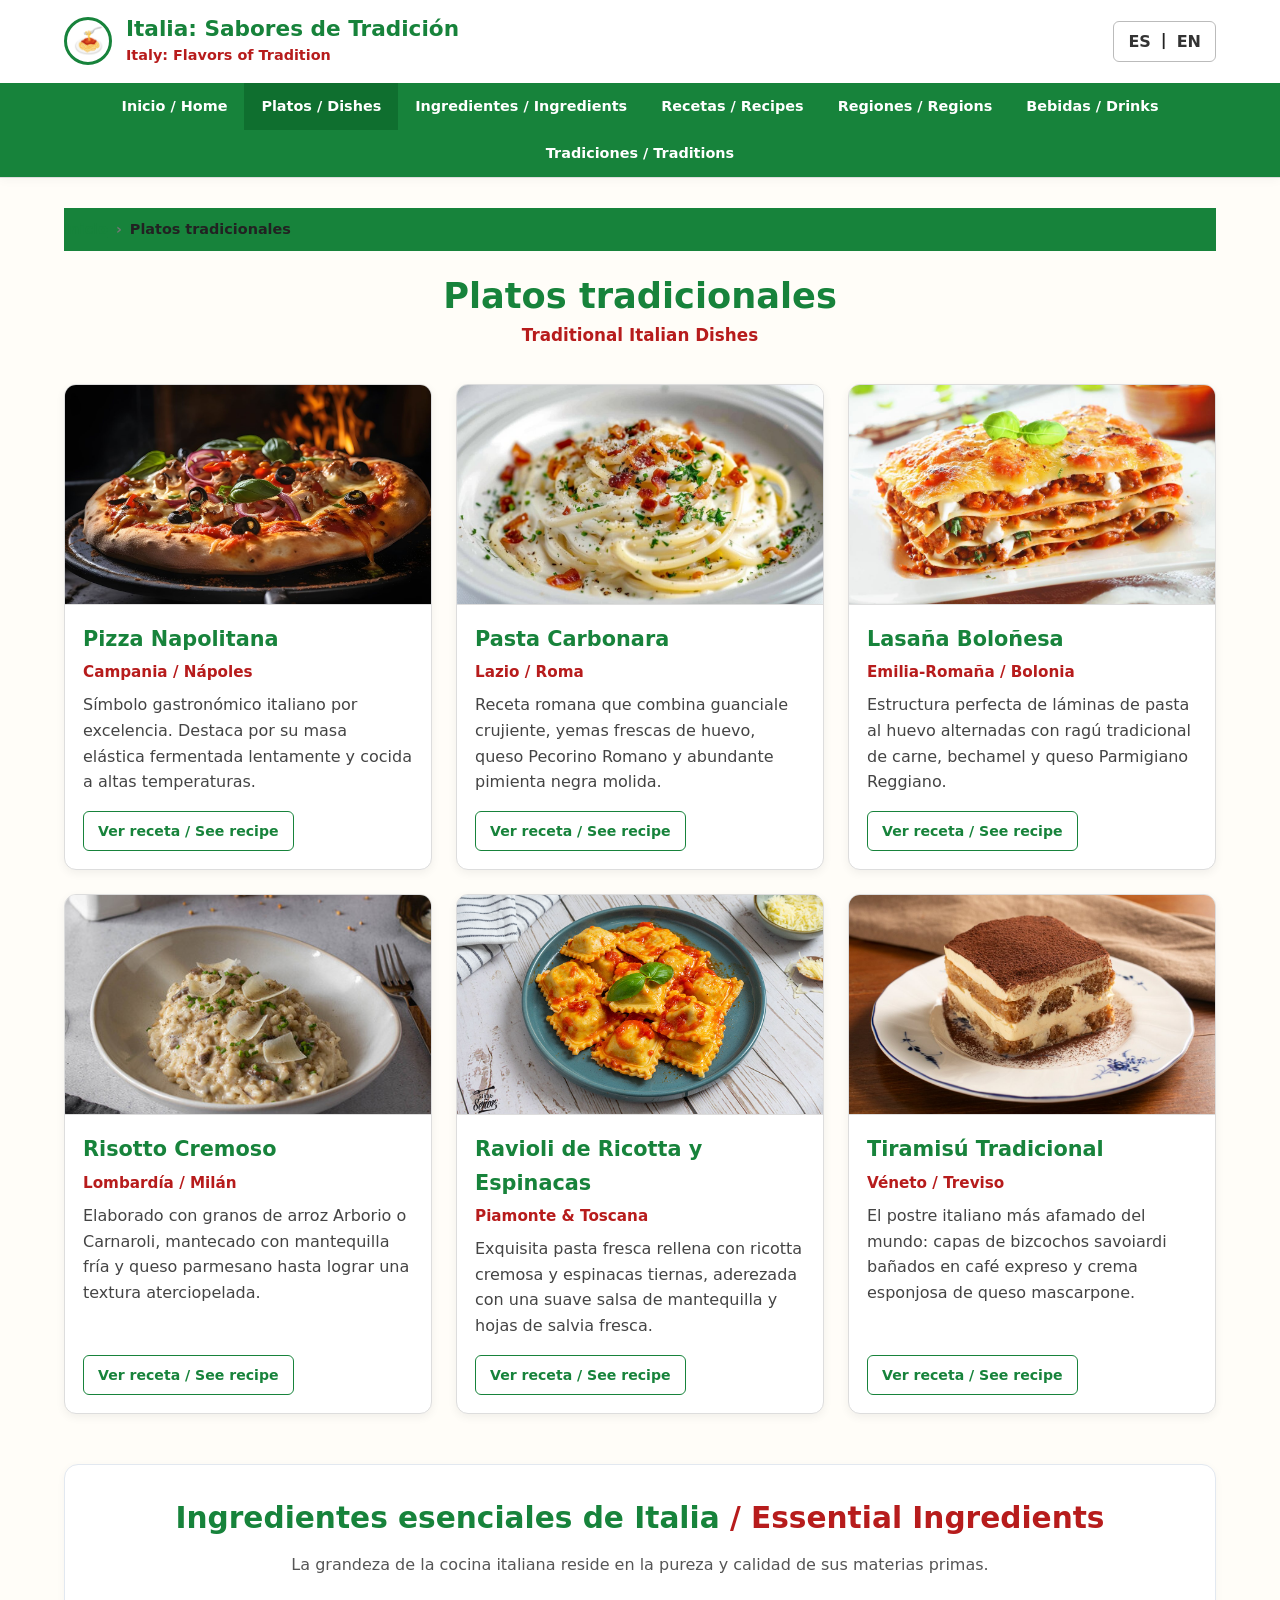
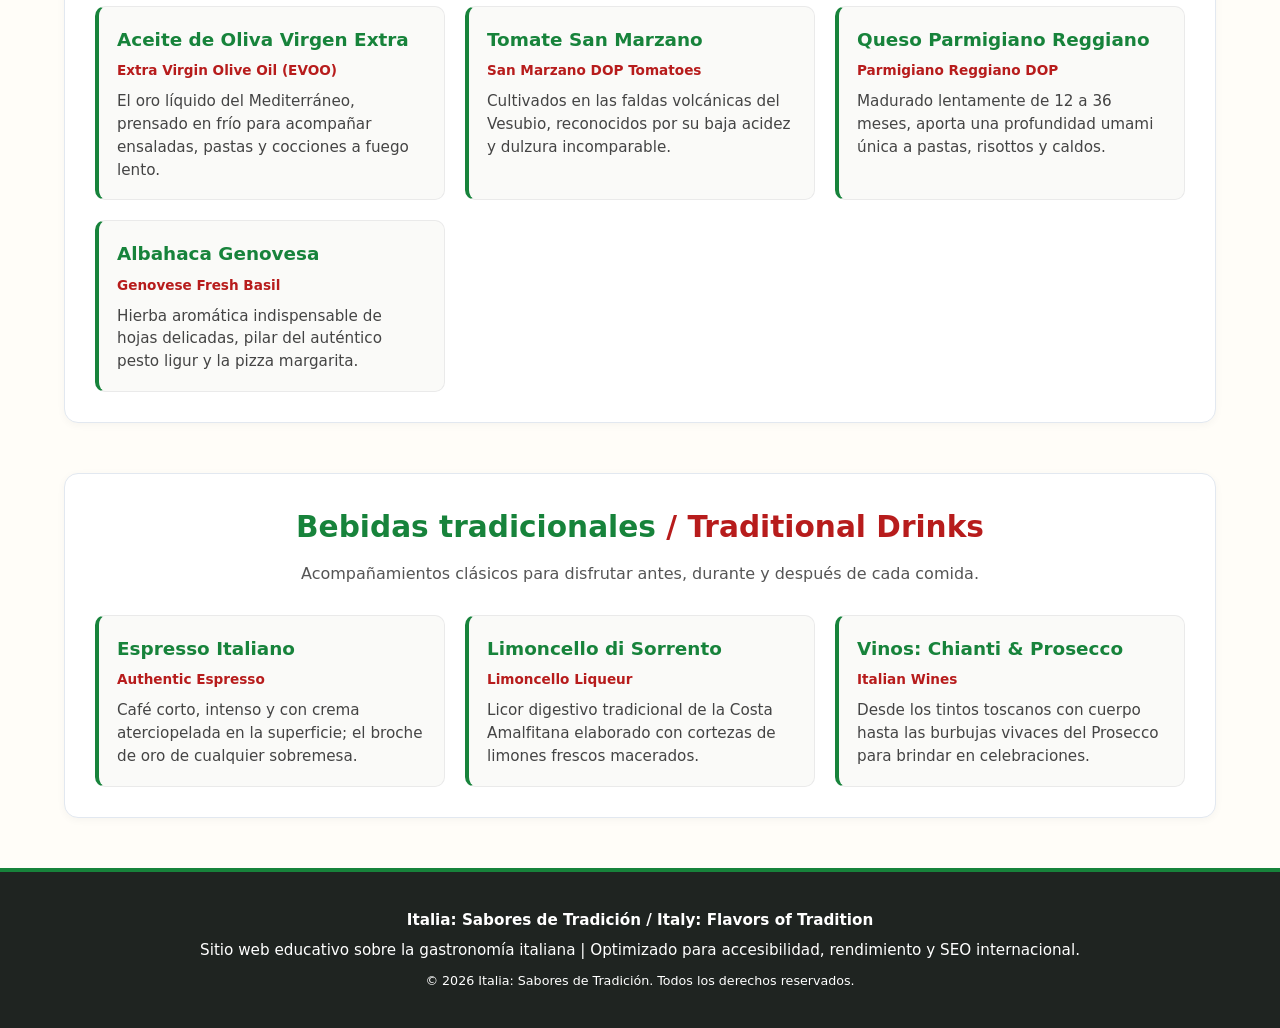
==== platos.html @ 2cd8b307 "feat: optimización SEO completa (100/100), datos estructurados Schema.org, manifiesto PWA, accesibil" ====
<!DOCTYPE html>
<html lang="es">
<head>
    <meta charset="UTF-8">
    <meta name="viewport" content="width=device-width, initial-scale=1.0">
    <title>Platos Tradicionales Italianos | Italia: Sabores de Tradición</title>
    <meta name="description" content="Guía de platos típicos de Italia: pizza napolitana, espaguetis a la carbonara, lasaña boloñesa, risotto cremoso, raviolis caseros y el clásico tiramisú.">
    <meta name="keywords" content="platos italianos, comida tipica italia, pizza napolitana, pasta carbonara, lasaña boloñesa, risotto arborio, ravioli casero, tiramisu tradicional">
    <meta name="author" content="Italia: Sabores de Tradición">
    <meta name="robots" content="index, follow, max-snippet:-1, max-image-preview:large, max-video-preview:-1">

    <!-- Canonical URL -->
    <link rel="canonical" href="https://ronaldosierraviloria.github.io/italiasabores.github.io/platos.html">

    <!-- Hreflang alternates -->
    <link rel="alternate" hreflang="es" href="https://ronaldosierraviloria.github.io/italiasabores.github.io/platos.html">
    <link rel="alternate" hreflang="en" href="https://ronaldosierraviloria.github.io/italiasabores.github.io/platos.html?lang=en">
    <link rel="alternate" hreflang="x-default" href="https://ronaldosierraviloria.github.io/italiasabores.github.io/platos.html">

    <!-- Open Graph / Facebook -->
    <meta property="og:type" content="article">
    <meta property="og:url" content="https://ronaldosierraviloria.github.io/italiasabores.github.io/platos.html">
    <meta property="og:site_name" content="Italia: Sabores de Tradición">
    <meta property="og:title" content="Platos Tradicionales Italianos | Italia: Sabores de Tradición">
    <meta property="og:description" content="Conoce los platos más representativos de la gastronomía italiana: historias, ingredientes y secretos de preparación.">
    <meta property="og:image" content="https://ronaldosierraviloria.github.io/italiasabores.github.io/images/foto-pizza.jpg">
    <meta property="og:image:alt" content="Pizza napolitana tradicional italiana">
    <meta property="og:locale" content="es_ES">
    <meta property="og:locale:alternate" content="en_US">

    <!-- Twitter Cards -->
    <meta name="twitter:card" content="summary_large_image">
    <meta name="twitter:title" content="Platos Tradicionales Italianos | Sabores de Tradición">
    <meta name="twitter:description" content="Guía completa de platos típicos de Italia: pizza, carbonara, lasaña, risotto y tiramisú.">
    <meta name="twitter:image" content="https://ronaldosierraviloria.github.io/italiasabores.github.io/images/foto-pizza.jpg">
    <meta name="twitter:image:alt" content="Platos tradicionales de Italia">

    <!-- Theme & Icons -->
    <meta name="theme-color" content="#17833b">
    <link rel="icon" type="image/svg+xml" href="favicon.svg">
    <link rel="apple-touch-icon" href="favicon.svg">
    <link rel="manifest" href="site.webmanifest">

    <!-- Stylesheets -->
    <link rel="stylesheet" href="CSS/estilos.css">

    <!-- Structured Data (JSON-LD) -->
    <script type="application/ld+json">
    {
      "@context": "https://schema.org",
      "@graph": [
        {
          "@type": "BreadcrumbList",
          "itemListElement": [
            {
              "@type": "ListItem",
              "position": 1,
              "name": "Inicio",
              "item": "https://ronaldosierraviloria.github.io/italiasabores.github.io/"
            },
            {
              "@type": "ListItem",
              "position": 2,
              "name": "Platos tradicionales",
              "item": "https://ronaldosierraviloria.github.io/italiasabores.github.io/platos.html"
            }
          ]
        },
        {
          "@type": "CollectionPage",
          "@id": "https://ronaldosierraviloria.github.io/italiasabores.github.io/platos.html#collection",
          "url": "https://ronaldosierraviloria.github.io/italiasabores.github.io/platos.html",
          "name": "Platos Tradicionales de la Gastronomía Italiana",
          "description": "Catálogo completo de platos icónicos de Italia con sus orígenes regionales e ingredientes esenciales.",
          "isPartOf": {
            "@type": "WebSite",
            "name": "Italia: Sabores de Tradición",
            "url": "https://ronaldosierraviloria.github.io/italiasabores.github.io/"
          }
        }
      ]
    }
    </script>
</head>
<body>

<a class="skip-link" href="#contenido">Saltar al contenido principal</a>

<header>
    <div class="topbar">
        <div class="logo">
            <a href="index.html" class="logo-brand" aria-label="Ir al inicio de Italia: Sabores de Tradición">
                <div class="logo-icon" aria-hidden="true">🍝</div>
                <div>
                    <span class="site-title">Italia: Sabores de Tradición</span>
                    <p lang="en">Italy: Flavors of Tradition</p>
                </div>
            </a>
        </div>
        <div class="language" role="region" aria-label="Selector de idioma">
            <a href="?lang=es" aria-label="Seleccionar idioma español" aria-current="true">ES</a>
            <span aria-hidden="true">|</span>
            <a href="?lang=en" aria-label="Select English language" lang="en">EN</a>
        </div>
    </div>
    <nav aria-label="Navegación principal" id="mainNav">
        <button class="nav-toggle" aria-expanded="false" aria-controls="nav-menu" aria-label="Abrir menú de navegación">☰</button>
        <ul class="nav-list" id="nav-menu">
            <li><a href="index.html">Inicio <span lang="en">/ Home</span></a></li>
            <li><a href="platos.html" class="active" aria-current="page">Platos <span lang="en">/ Dishes</span></a></li>
            <li><a href="platos.html#ingredientes">Ingredientes <span lang="en">/ Ingredients</span></a></li>
            <li><a href="recetas.html">Recetas <span lang="en">/ Recipes</span></a></li>
            <li><a href="index.html#regiones">Regiones <span lang="en">/ Regions</span></a></li>
            <li><a href="platos.html#bebidas">Bebidas <span lang="en">/ Drinks</span></a></li>
            <li><a href="index.html#tradiciones">Tradiciones <span lang="en">/ Traditions</span></a></li>
        </ul>
    </nav>
</header>

<main id="contenido" tabindex="-1">
    <!-- Breadcrumbs -->
    <nav class="breadcrumbs" aria-label="Miga de pan">
        <ol>
            <li><a href="index.html">Inicio</a></li>
            <li aria-current="page">Platos tradicionales</li>
        </ol>
    </nav>

    <div class="page-heading">
        <h1>Platos tradicionales</h1>
        <p lang="en">Traditional Italian Dishes</p>
    </div>

    <!-- Dishes Catalog Grid -->
    <section aria-label="Lista de platos tradicionales">
        <div class="cards">
            <article class="card" id="pizza-napolitana">
                <div class="card-image">
                    <img src="images/foto-pizza.jpg" 
                         alt="Pizza napolitana recién horneada con masa crujiente, salsa de tomate natural, mozzarella fundida y albahaca" 
                         width="1200" 
                         height="1200" 
                         loading="lazy" 
                         decoding="async" />
                </div>
                <div class="card-content">
                    <h3>Pizza Napolitana</h3>
                    <h4>Campania / Nápoles</h4>
                    <p>Símbolo gastronómico italiano por excelencia. Destaca por su masa elástica fermentada lentamente y cocida a altas temperaturas.</p>
                    <a class="small-button" href="recetas.html#pizza-napolitana" aria-label="Ver receta detallada de Pizza Napolitana">Ver receta <span lang="en">/ See recipe</span></a>
                </div>
            </article>

            <article class="card" id="pasta-carbonara">
                <div class="card-image">
                    <img src="images/foto-pasta-carbonara.jpg" 
                         alt="Plato hondo de pasta espagueti a la carbonara con queso pecorino, yema de huevo, pimienta y guanciale dorado" 
                         width="1000" 
                         height="667" 
                         loading="lazy" 
                         decoding="async" />
                </div>
                <div class="card-content">
                    <h3>Pasta Carbonara</h3>
                    <h4>Lazio / Roma</h4>
                    <p>Receta romana que combina guanciale crujiente, yemas frescas de huevo, queso Pecorino Romano y abundante pimienta negra molida.</p>
                    <a class="small-button" href="recetas.html#pasta-carbonara" aria-label="Ver receta detallada de Pasta Carbonara">Ver receta <span lang="en">/ See recipe</span></a>
                </div>
            </article>

            <article class="card" id="lasana">
                <div class="card-image">
                    <img src="images/foto-lasana.jpeg" 
                         alt="Porción de lasaña italiana con láminas de pasta artesanal, ragú boloñés y queso gratinado" 
                         width="1200" 
                         height="675" 
                         loading="lazy" 
                         decoding="async" />
                </div>
                <div class="card-content">
                    <h3>Lasaña Boloñesa</h3>
                    <h4>Emilia-Romaña / Bolonia</h4>
                    <p>Estructura perfecta de láminas de pasta al huevo alternadas con ragú tradicional de carne, bechamel y queso Parmigiano Reggiano.</p>
                    <a class="small-button" href="recetas.html#lasana" aria-label="Ver receta detallada de Lasaña">Ver receta <span lang="en">/ See recipe</span></a>
                </div>
            </article>

            <article class="card" id="risotto">
                <div class="card-image">
                    <img src="images/foto-risotto.jpg" 
                         alt="Plato hondo con risotto cremoso tradicional con caldo aromático y queso parmesano" 
                         width="450" 
                         height="338" 
                         loading="lazy" 
                         decoding="async" />
                </div>
                <div class="card-content">
                    <h3>Risotto Cremoso</h3>
                    <h4>Lombardía / Milán</h4>
                    <p>Elaborado con granos de arroz Arborio o Carnaroli, mantecado con mantequilla fría y queso parmesano hasta lograr una textura aterciopelada.</p>
                    <a class="small-button" href="recetas.html#risotto" aria-label="Ver receta detallada de Risotto">Ver receta <span lang="en">/ See recipe</span></a>
                </div>
            </article>

            <article class="card" id="ravioli">
                <div class="card-image">
                    <img src="images/foto-ravioli.jpg" 
                         alt="Raviolis frescos rellenos de ricota y espinaca servidos con salsa de mantequilla y salvia" 
                         width="1200" 
                         height="800" 
                         loading="lazy" 
                         decoding="async" />
                </div>
                <div class="card-content">
                    <h3>Ravioli de Ricotta y Espinacas</h3>
                    <h4>Piamonte &amp; Toscana</h4>
                    <p>Exquisita pasta fresca rellena con ricotta cremosa y espinacas tiernas, aderezada con una suave salsa de mantequilla y hojas de salvia fresca.</p>
                    <a class="small-button" href="recetas.html#ravioli" aria-label="Ver receta detallada de Ravioli">Ver receta <span lang="en">/ See recipe</span></a>
                </div>
            </article>

            <article class="card" id="tiramisu">
                <div class="card-image">
                    <img src="images/foto-tiramisu.jpg" 
                         alt="Porción individual de tiramisú artesanal con capas de crema de mascarpone, café y cacao espolvoreado" 
                         width="1200" 
                         height="800" 
                         loading="lazy" 
                         decoding="async" />
                </div>
                <div class="card-content">
                    <h3>Tiramisú Tradicional</h3>
                    <h4>Véneto / Treviso</h4>
                    <p>El postre italiano más afamado del mundo: capas de bizcochos savoiardi bañados en café expreso y crema esponjosa de queso mascarpone.</p>
                    <a class="small-button" href="recetas.html#tiramisu" aria-label="Ver receta detallada de Tiramisú">Ver receta <span lang="en">/ See recipe</span></a>
                </div>
            </article>
        </div>
    </section>

    <!-- Ingredients Section -->
    <section class="info-section" id="ingredientes" aria-labelledby="ingredientes-title">
        <h2 class="section-title" id="ingredientes-title" style="margin-top: 0;">Ingredientes esenciales de Italia <span lang="en">/ Essential Ingredients</span></h2>
        <p class="section-subtitle">La grandeza de la cocina italiana reside en la pureza y calidad de sus materias primas.</p>
        <div class="info-grid">
            <article class="info-item">
                <h3>Aceite de Oliva Virgen Extra</h3>
                <span class="item-sub" lang="en">Extra Virgin Olive Oil (EVOO)</span>
                <p>El oro líquido del Mediterráneo, prensado en frío para acompañar ensaladas, pastas y cocciones a fuego lento.</p>
            </article>
            <article class="info-item">
                <h3>Tomate San Marzano</h3>
                <span class="item-sub" lang="en">San Marzano DOP Tomatoes</span>
                <p>Cultivados en las faldas volcánicas del Vesubio, reconocidos por su baja acidez y dulzura incomparable.</p>
            </article>
            <article class="info-item">
                <h3>Queso Parmigiano Reggiano</h3>
                <span class="item-sub" lang="en">Parmigiano Reggiano DOP</span>
                <p>Madurado lentamente de 12 a 36 meses, aporta una profundidad umami única a pastas, risottos y caldos.</p>
            </article>
            <article class="info-item">
                <h3>Albahaca Genovesa</h3>
                <span class="item-sub" lang="en">Genovese Fresh Basil</span>
                <p>Hierba aromática indispensable de hojas delicadas, pilar del auténtico pesto ligur y la pizza margarita.</p>
            </article>
        </div>
    </section>

    <!-- Beverages Section -->
    <section class="info-section" id="bebidas" aria-labelledby="bebidas-title">
        <h2 class="section-title" id="bebidas-title" style="margin-top: 0;">Bebidas tradicionales <span lang="en">/ Traditional Drinks</span></h2>
        <p class="section-subtitle">Acompañamientos clásicos para disfrutar antes, durante y después de cada comida.</p>
        <div class="info-grid">
            <article class="info-item">
                <h3>Espresso Italiano</h3>
                <span class="item-sub" lang="en">Authentic Espresso</span>
                <p>Café corto, intenso y con crema aterciopelada en la superficie; el broche de oro de cualquier sobremesa.</p>
            </article>
            <article class="info-item">
                <h3>Limoncello di Sorrento</h3>
                <span class="item-sub" lang="en">Limoncello Liqueur</span>
                <p>Licor digestivo tradicional de la Costa Amalfitana elaborado con cortezas de limones frescos macerados.</p>
            </article>
            <article class="info-item">
                <h3>Vinos: Chianti &amp; Prosecco</h3>
                <span class="item-sub" lang="en">Italian Wines</span>
                <p>Desde los tintos toscanos con cuerpo hasta las burbujas vivaces del Prosecco para brindar en celebraciones.</p>
            </article>
        </div>
    </section>
</main>

<footer>
    <p><strong>Italia: Sabores de Tradición <span lang="en">/ Italy: Flavors of Tradition</span></strong></p>
    <p>Sitio web educativo sobre la gastronomía italiana | Optimizado para accesibilidad, rendimiento y SEO internacional.</p>
    <p><small>&copy; 2026 Italia: Sabores de Tradición. Todos los derechos reservados.</small></p>
</footer>

<script>
    const nav = document.getElementById('mainNav');
    const toggle = document.querySelector('.nav-toggle');

    if (toggle && nav) {
        toggle.addEventListener('click', () => {
            const isOpen = nav.classList.toggle('open');
            toggle.setAttribute('aria-expanded', String(isOpen));
            toggle.setAttribute('aria-label', isOpen ? 'Cerrar menú de navegación' : 'Abrir menú de navegación');
            toggle.textContent = isOpen ? '✕' : '☰';
        });
    }
</script>

</body>
</html>
---- CSS/estilos.css ----
* {
    box-sizing: border-box;
    margin: 0;
    padding: 0;
}

html {
    scroll-behavior: smooth;
}

:focus-visible {
    outline: 3px solid #17833b;
    outline-offset: 3px;
}

.sr-only, .visually-hidden {
    position: absolute;
    width: 1px;
    height: 1px;
    padding: 0;
    margin: -1px;
    overflow: hidden;
    clip: rect(0, 0, 0, 0);
    white-space: nowrap;
    border: 0;
}

body {
    font-family: system-ui, -apple-system, BlinkMacSystemFont, "Segoe UI", Roboto, Helvetica, Arial, sans-serif;
    line-height: 1.6;
    color: #222;
    background: #fffdf8;
    text-rendering: optimizeLegibility;
    -webkit-font-smoothing: antialiased;
}

a {
    color: inherit;
}

img {
    max-width: 100%;
    height: auto;
    display: block;
}

header {
    background: #ffffff;
    border-bottom: 1px solid #ddd;
    position: sticky;
    top: 0;
    z-index: 99;
    box-shadow: 0 2px 10px rgba(0,0,0,0.04);
}

.topbar {
    max-width: 1200px;
    margin: auto;
    padding: 16px 24px;
    display: flex;
    align-items: center;
    justify-content: space-between;
    gap: 20px;
}

.logo, .logo-brand {
    display: flex;
    align-items: center;
    gap: 14px;
    text-decoration: none;
    color: inherit;
}

.logo-icon {
    width: 48px;
    height: 48px;
    border: 3px solid #17833b;
    border-radius: 50%;
    display: grid;
    place-items: center;
    font-size: 25px;
    background: #fff;
    flex-shrink: 0;
}

.logo h1, .logo .site-title, .logo-brand .site-title {
    font-size: 1.35rem;
    color: #17833b;
    font-weight: 700;
    line-height: 1.2;
}

.logo p, .logo-brand p {
    color: #b71c1c;
    font-weight: 700;
    font-size: .9rem;
}

.language {
    display: flex;
    gap: 5px;
    border: 1px solid #bbb;
    border-radius: 6px;
    padding: 5px 9px;
    background: #fff;
    font-weight: 700;
}

.language a {
    text-decoration: none;
    padding: 2px 5px;
    color: #333;
}

.language a:hover,
.language a:focus {
    background: #17833b;
    color: #fff;
    border-radius: 4px;
}

nav {
    background: #17833b;
    position: relative;
}

.nav-toggle {
    display: none;
    width: 100%;
    border: none;
    background: transparent;
    color: #fff;
    font-size: 1.8rem;
    cursor: pointer;
    padding: 10px 12px;
}

.nav-list {
    max-width: 1200px;
    margin: auto;
    display: flex;
    list-style: none;
    justify-content: center;
    flex-wrap: wrap;
}

.nav-list li {
    display: flex;
    flex: 0 1 auto;
}

.nav-list a {
    display: block;
    padding: 12px 17px;
    text-decoration: none;
    color: #fff;
    font-weight: 700;
    font-size: .9rem;
    transition: background-color .2s ease;
}

.nav-list a:hover,
.nav-list a:focus,
.nav-list a.active {
    background: #0f6f2f;
}

/* Breadcrumbs */
.breadcrumbs {
    font-size: 0.9rem;
    color: #444;
    margin-bottom: 24px;
    padding: 10px 0;
}

.breadcrumbs ol {
    list-style: none;
    display: flex;
    flex-wrap: wrap;
    align-items: center;
    gap: 8px;
    padding: 0;
    margin: 0;
}

.breadcrumbs li + li::before {
    content: "›";
    margin-right: 8px;
    color: #777;
    font-weight: bold;
}

.breadcrumbs a {
    color: #17833b;
    text-decoration: underline;
    text-underline-offset: 3px;
    font-weight: 600;
}

.breadcrumbs a:hover,
.breadcrumbs a:focus {
    color: #b71c1c;
}

.breadcrumbs [aria-current="page"] {
    font-weight: bold;
    color: #222;
}

main {
    max-width: 1200px;
    margin: auto;
    padding: 30px 24px 50px;
}

.hero {
    min-height: 310px;
    display: grid;
    grid-template-columns: 1.1fr 1fr;
    gap: 35px;
    align-items: center;
    margin-bottom: 40px;
}

.hero-image,
.image-placeholder {
    min-height: 270px;
    border: 2px solid #ddd;
    background: #f7f7f7;
    display: grid;
    place-items: center;
    text-align: center;
    color: #666;
    border-radius: 12px;
    overflow: hidden;
    box-shadow: 0 4px 12px rgba(0,0,0,0.06);
}

.hero-image img,
.image-placeholder img {
    display: block;
    width: 100%;
    height: 100%;
    object-fit: cover;
}

.hero-content h2 {
    font-size: 2.25rem;
    color: #17833b;
    margin-bottom: 10px;
    line-height: 1.2;
}

.hero-content h3, .hero-content .hero-subtitle {
    color: #b71c1c;
    margin-bottom: 15px;
    font-size: 1.2rem;
    font-weight: 700;
}

.hero-content p {
    margin-bottom: 18px;
    color: #333;
}

.button {
    display: inline-block;
    background: #17833b;
    color: #fff;
    text-decoration: none;
    padding: 11px 20px;
    border-radius: 6px;
    font-weight: 700;
    border: 2px solid #17833b;
    transition: all 0.2s ease;
}

.button:hover,
.button:focus {
    background: #b71c1c;
    border-color: #b71c1c;
    color: #fff;
    box-shadow: 0 4px 12px rgba(183, 28, 28, 0.25);
}

.section-title {
    text-align: center;
    color: #17833b;
    margin: 40px 0 24px;
    font-size: 1.85rem;
}

.section-title span {
    color: #b71c1c;
}

.section-subtitle {
    text-align: center;
    color: #555;
    max-width: 750px;
    margin: -14px auto 28px;
    font-size: 1rem;
}

.cards {
    display: grid;
    grid-template-columns: repeat(3, 1fr);
    gap: 24px;
}

.card {
    background: #fff;
    border: 1px solid #ddd;
    border-radius: 12px;
    overflow: hidden;
    box-shadow: 0 3px 10px rgba(0,0,0,.06);
    display: flex;
    flex-direction: column;
    transition: transform 0.2s ease, box-shadow 0.2s ease;
}

.card:hover {
    transform: translateY(-4px);
    box-shadow: 0 8px 20px rgba(0,0,0,.1);
}

.card-image {
    height: 220px;
    border-bottom: 1px solid #ddd;
    background: #f4f4f4;
    overflow: hidden;
}

.card-image img {
    display: block;
    width: 100%;
    height: 100%;
    object-fit: cover;
    transition: transform 0.3s ease;
}

.card:hover .card-image img {
    transform: scale(1.03);
}

.card-content {
    padding: 18px;
    display: flex;
    flex-direction: column;
    flex-grow: 1;
}

.card h3 {
    color: #17833b;
    margin-bottom: 4px;
    font-size: 1.3rem;
}

.card h4 {
    color: #b71c1c;
    margin-bottom: 8px;
    font-size: .95rem;
}

.card p {
    margin-bottom: 16px;
    color: #444;
    flex-grow: 1;
}

.card .small-button {
    align-self: flex-start;
}

.small-button {
    display: inline-block;
    padding: 8px 14px;
    border: 1.5px solid #17833b;
    border-radius: 6px;
    text-decoration: none;
    font-size: .88rem;
    font-weight: 700;
    color: #17833b;
    background: #fff;
    transition: all 0.2s ease;
}

.small-button:hover,
.small-button:focus {
    background: #17833b;
    color: #fff;
    border-color: #17833b;
}

/* Feature grid for ingredients, drinks, traditions */
.info-section {
    margin-top: 50px;
    padding: 30px;
    background: #fff;
    border: 1px solid #e2e8f0;
    border-radius: 14px;
    box-shadow: 0 2px 8px rgba(0,0,0,0.04);
}

.info-grid {
    display: grid;
    grid-template-columns: repeat(auto-fit, minmax(260px, 1fr));
    gap: 20px;
    margin-top: 20px;
}

.info-item {
    background: #fafaf8;
    border: 1px solid #eaeaea;
    border-radius: 10px;
    padding: 18px;
    border-left: 4px solid #17833b;
}

.info-item h3, .info-item h4 {
    color: #17833b;
    font-size: 1.15rem;
    margin-bottom: 6px;
}

.info-item .item-sub {
    color: #b71c1c;
    font-weight: 700;
    font-size: 0.85rem;
    margin-bottom: 8px;
    display: block;
}

.info-item p {
    color: #444;
    font-size: 0.95rem;
    line-height: 1.5;
}

.regions {
    margin-top: 45px;
    padding: 30px;
    border: 1px solid #e0e0e0;
    border-radius: 14px;
    background: #fff;
    display: grid;
    grid-template-columns: 1fr 1.2fr;
    gap: 30px;
    align-items: center;
    box-shadow: 0 4px 12px rgba(0,0,0,0.05);
}

.map-placeholder {
    min-height: 320px;
    border: 1px solid #eee;
    display: grid;
    place-items: center;
    border-radius: 12px;
    background: #fafafa;
    text-align: center;
    padding: 18px;
}

.map-placeholder img {
    display: block;
    width: min(100%, 300px);
    height: auto;
    object-fit: contain;
    filter: drop-shadow(0 6px 12px rgba(0,0,0,0.12));
}

.page-heading {
    text-align: center;
    margin: 15px 0 35px;
}

.page-heading h1, .page-heading h2 {
    color: #17833b;
    font-size: 2.2rem;
    line-height: 1.2;
}

.page-heading p {
    color: #b71c1c;
    font-weight: 700;
    font-size: 1.05rem;
    margin-top: 5px;
}

.recipe-nav {
    display: flex;
    flex-wrap: wrap;
    justify-content: center;
    gap: 12px;
    margin: 0 0 30px;
    padding: 16px 18px;
    background: linear-gradient(135deg, #f3f9f5 0%, #eaf6ee 100%);
    border: 1px solid #cfe6d5;
    border-radius: 16px;
    box-shadow: 0 4px 14px rgba(23, 131, 59, 0.08);
}

.recipe-nav a {
    display: inline-block;
    background: #fff;
    color: #17833b;
    border: 1.5px solid #bcdcc0;
    text-decoration: none;
    padding: 10px 18px;
    border-radius: 999px;
    font-weight: 700;
    font-size: .92rem;
    transition: all 0.2s ease;
    box-shadow: 0 2px 6px rgba(23, 131, 59, 0.08);
}

.recipe-nav a:hover,
.recipe-nav a:focus,
.recipe-nav a.active {
    background: #17833b;
    color: #fff;
    border-color: #17833b;
    transform: translateY(-2px);
    box-shadow: 0 6px 14px rgba(23, 131, 59, 0.22);
}

.recipe {
    display: none;
    grid-template-columns: 1fr 1.2fr;
    gap: 35px;
    background: #fff;
    padding: 30px;
    border: 1px solid #ddd;
    border-radius: 14px;
    box-shadow: 0 4px 16px rgba(0,0,0,0.06);
}

body:not(:has(.recipe:target)) .recipe:first-of-type {
    display: grid;
}

.recipe:target {
    display: grid;
}

.recipe-image {
    min-height: 330px;
    height: 330px;
    border-radius: 10px;
    overflow: hidden;
}

.recipe h2 {
    color: #17833b;
    margin-top: 15px;
    font-size: 1.8rem;
}

.recipe h3 {
    color: #b71c1c;
    margin: 18px 0 10px;
    font-size: 1.25rem;
}

.recipe ul,
.recipe ol {
    padding-left: 24px;
    color: #333;
}

.recipe li {
    margin-bottom: 8px;
    line-height: 1.6;
}

.recipe-meta {
    display: flex;
    flex-wrap: wrap;
    gap: 15px;
    margin: 15px 0;
    padding: 12px;
    background: #f7faf7;
    border-radius: 8px;
    border: 1px solid #e2ede4;
    font-size: 0.9rem;
}

.recipe-meta-item {
    display: flex;
    align-items: center;
    gap: 6px;
    color: #333;
    font-weight: 600;
}

footer {
    background: #1f2421;
    color: #fff;
    padding: 30px 24px;
    text-align: center;
    border-top: 4px solid #17833b;
}

footer p {
    margin: 6px 0;
    font-size: 0.95rem;
}

footer a {
    color: #8fe3a8;
    text-decoration: underline;
}

footer a:hover {
    color: #fff;
}

.skip-link {
    position: absolute;
    left: -9999px;
    top: 12px;
    background: #17833b;
    color: #fff;
    padding: 12px 18px;
    border-radius: 6px;
    font-weight: 700;
    text-decoration: none;
    z-index: 1000;
    box-shadow: 0 4px 12px rgba(0,0,0,0.3);
    transition: left 0.15s ease-in-out;
}

.skip-link:focus {
    left: 12px;
    outline: 3px solid #fff;
    outline-offset: 2px;
}

@media (max-width: 800px) {
    .hero,
    .regions,
    .recipe {
        grid-template-columns: 1fr;
    }

    .cards {
        grid-template-columns: 1fr 1fr;
    }

    .topbar {
        align-items: flex-start;
    }
}

@media (max-width: 760px) {
    .nav-toggle {
        display: block;
    }

    .nav-list {
        display: none;
        flex-direction: column;
        width: 100%;
    }

    nav.open .nav-list {
        display: flex;
    }

    .nav-list li {
        width: 100%;
    }

    .nav-list a {
        width: 100%;
        text-align: center;
        padding: 12px 10px;
    }
}

@media (max-width: 560px) {
    .cards {
        grid-template-columns: 1fr;
    }

    .logo h1, .logo .site-title, .logo-brand .site-title {
        font-size: 1.05rem;
    }

    .logo p, .logo-brand p {
        font-size: .75rem;
    }

    main {
        padding-left: 15px;
        padding-right: 15px;
    }
}
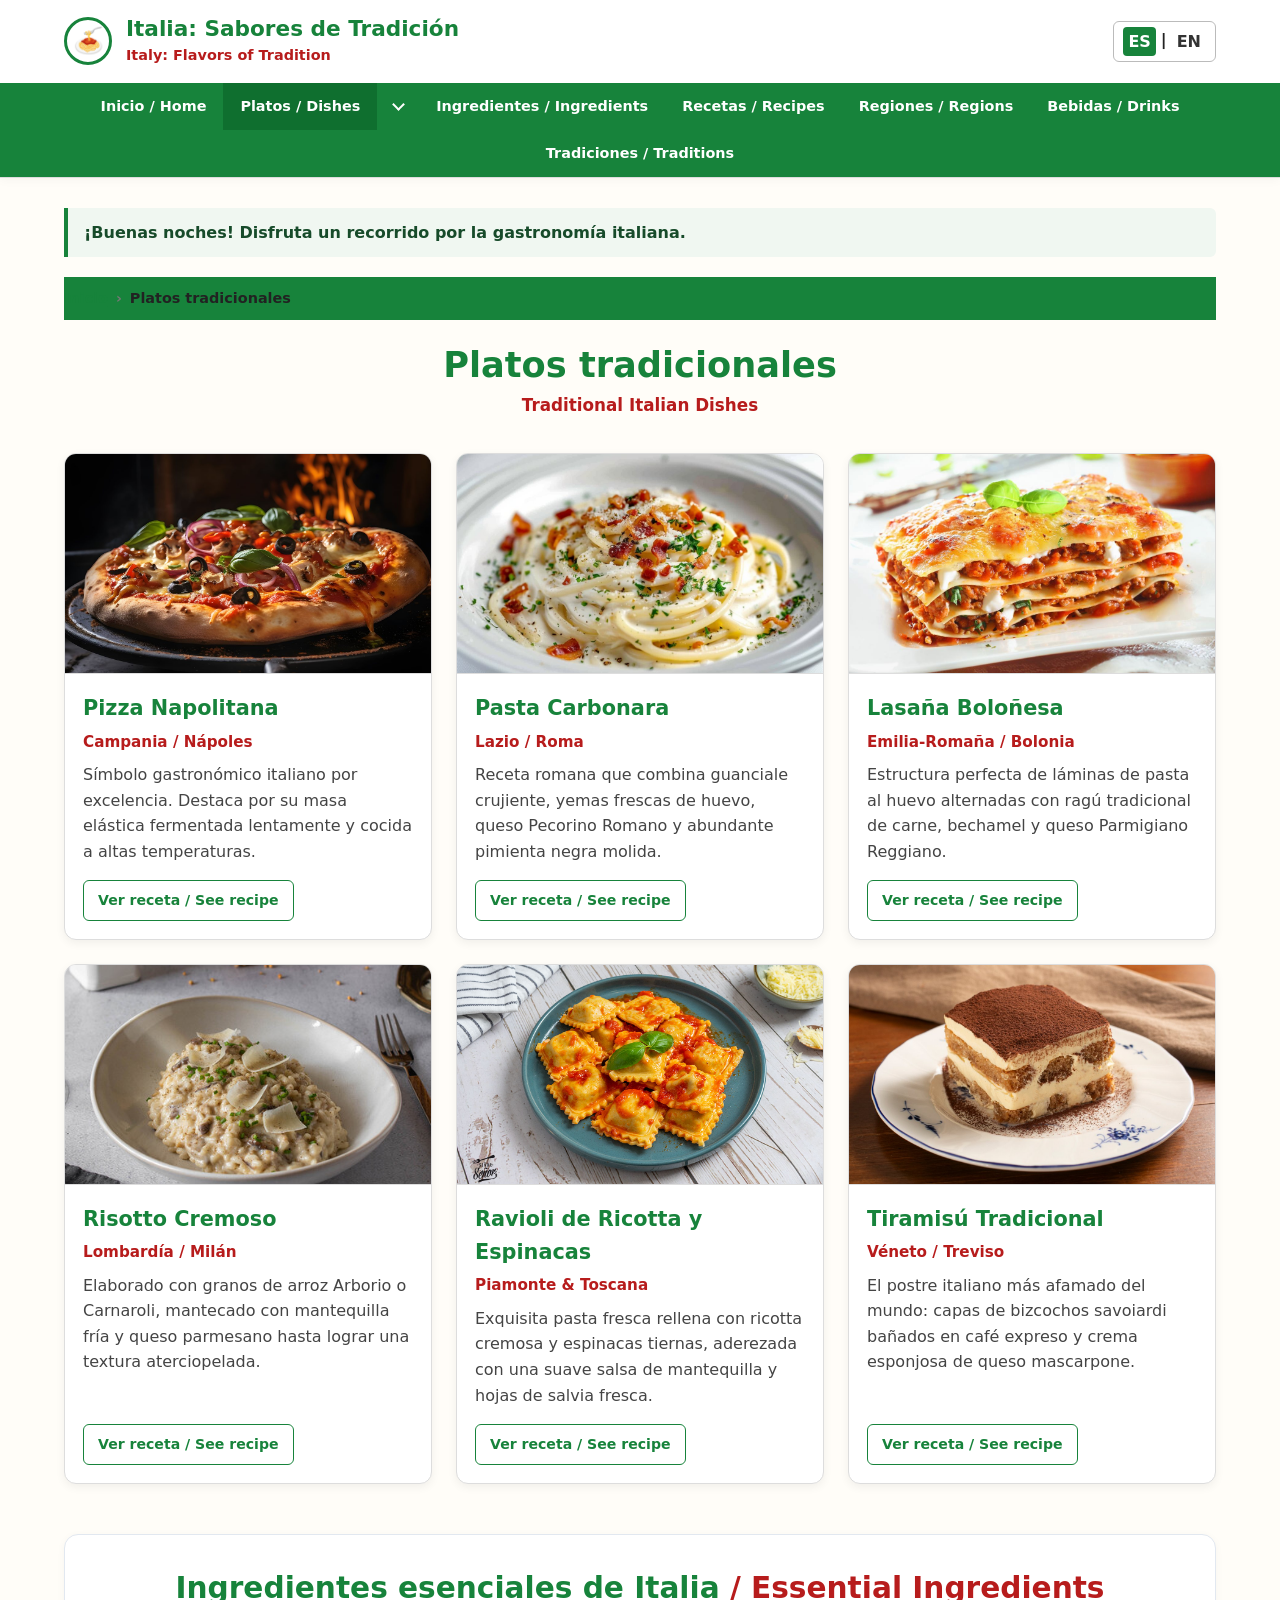
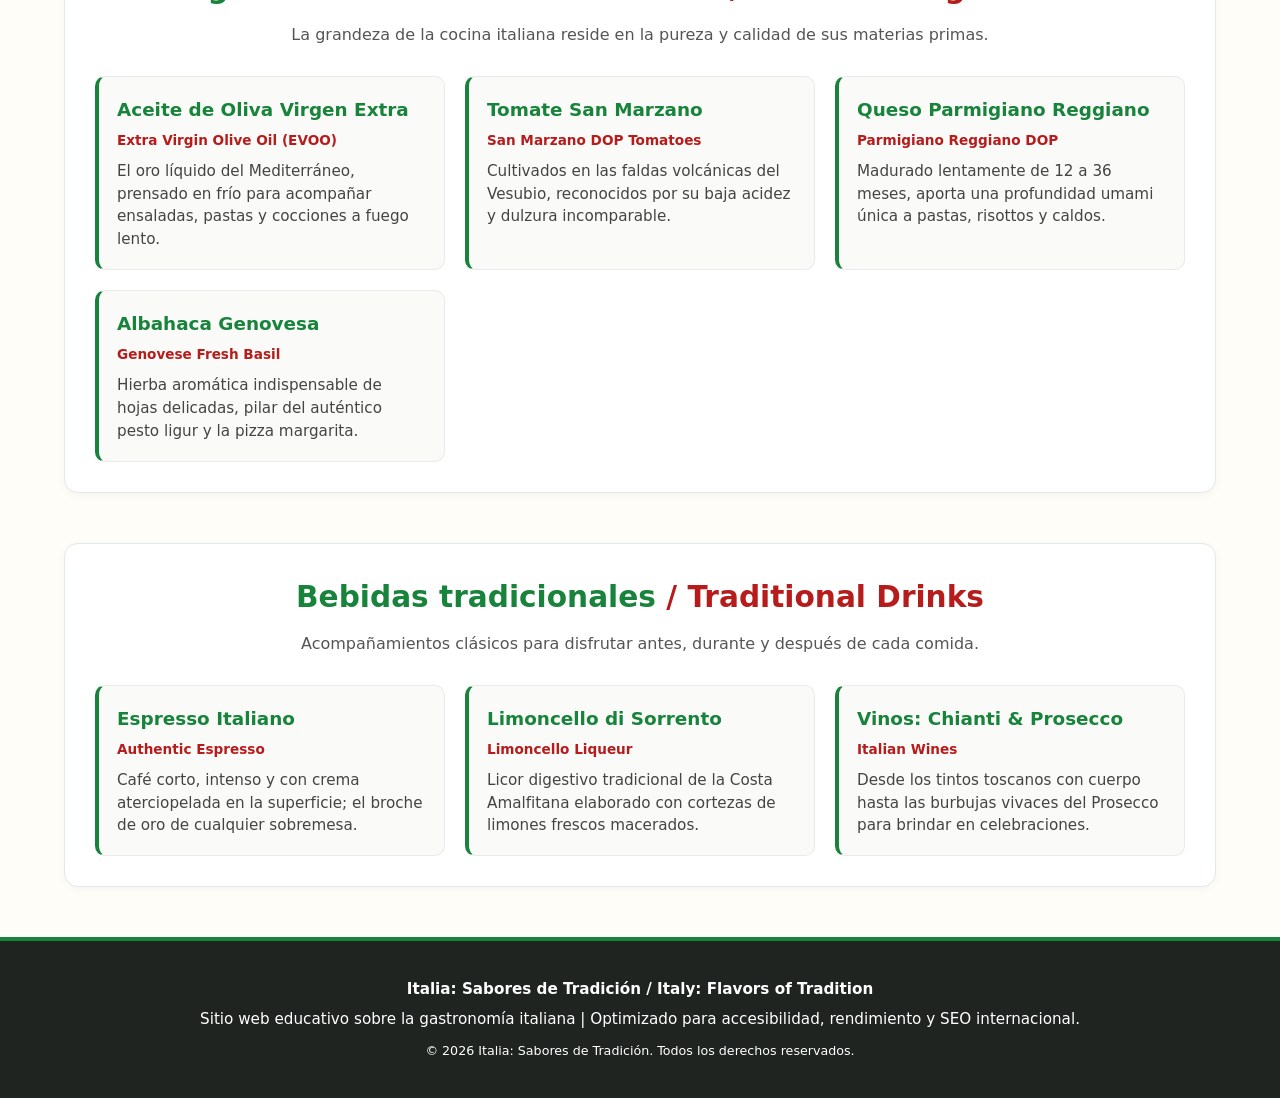
==== commit debe56cd: "cambios menores" ====
--- a/platos.html
+++ b/platos.html
@@ -43,6 +43,7 @@
 
     <!-- Stylesheets -->
     <link rel="stylesheet" href="CSS/estilos.css">
+    <script src="js/site.js" defer></script>
 
     <!-- Structured Data (JSON-LD) -->
     <script type="application/ld+json">
@@ -107,7 +108,19 @@
         <button class="nav-toggle" aria-expanded="false" aria-controls="nav-menu" aria-label="Abrir menú de navegación">☰</button>
         <ul class="nav-list" id="nav-menu">
             <li><a href="index.html">Inicio <span lang="en">/ Home</span></a></li>
-            <li><a href="platos.html" class="active" aria-current="page">Platos <span lang="en">/ Dishes</span></a></li>
+            <li class="has-dropdown">
+                <div class="nav-dropdown">
+                    <a href="platos.html" class="active" aria-current="page">Platos <span lang="en">/ Dishes</span></a>
+                    <button class="dropdown-toggle" type="button" aria-expanded="false" aria-controls="dish-submenu" aria-label="Mostrar submenú de platos">
+                        <span class="dropdown-icon" aria-hidden="true"></span>
+                    </button>
+                </div>
+                <ul class="dropdown-menu" id="dish-submenu" hidden>
+                    <li><a href="platos.html#pizza-napolitana">Pizza Napolitana</a></li>
+                    <li><a href="platos.html#pasta-carbonara">Pasta Carbonara</a></li>
+                    <li><a href="platos.html#lasana">Lasaña Boloñesa</a></li>
+                </ul>
+            </li>
             <li><a href="platos.html#ingredientes">Ingredientes <span lang="en">/ Ingredients</span></a></li>
             <li><a href="recetas.html">Recetas <span lang="en">/ Recipes</span></a></li>
             <li><a href="index.html#regiones">Regiones <span lang="en">/ Regions</span></a></li>
@@ -118,6 +131,7 @@
 </header>
 
 <main id="contenido" tabindex="-1">
+    <p class="personalized-message" id="welcome-message" role="status" aria-live="polite"></p>
     <!-- Breadcrumbs -->
     <nav class="breadcrumbs" aria-label="Miga de pan">
         <ol>
@@ -296,19 +310,5 @@
     <p><small>&copy; 2026 Italia: Sabores de Tradición. Todos los derechos reservados.</small></p>
 </footer>
 
-<script>
-    const nav = document.getElementById('mainNav');
-    const toggle = document.querySelector('.nav-toggle');
-
-    if (toggle && nav) {
-        toggle.addEventListener('click', () => {
-            const isOpen = nav.classList.toggle('open');
-            toggle.setAttribute('aria-expanded', String(isOpen));
-            toggle.setAttribute('aria-label', isOpen ? 'Cerrar menú de navegación' : 'Abrir menú de navegación');
-            toggle.textContent = isOpen ? '✕' : '☰';
-        });
-    }
-</script>
-
 </body>
 </html>
--- a/CSS/estilos.css
+++ b/CSS/estilos.css
@@ -110,13 +110,19 @@
     text-decoration: none;
     padding: 2px 5px;
     color: #333;
+    border-radius: 4px;
+    transition: background-color .2s ease, color .2s ease;
+}
+
+.language a[aria-current="true"] {
+    background: #17833b;
+    color: #fff;
 }
 
 .language a:hover,
-.language a:focus {
-    background: #17833b;
-    color: #fff;
-    border-radius: 4px;
+.language a:focus-visible {
+    background: #0f6f2f;
+    color: #fff;
 }
 
 nav {
@@ -144,9 +150,13 @@
     flex-wrap: wrap;
 }
 
-.nav-list li {
+.nav-list > li {
     display: flex;
     flex: 0 1 auto;
+}
+
+.nav-list > li.has-dropdown {
+    display: block;
 }
 
 .nav-list a {
@@ -163,6 +173,99 @@
 .nav-list a:focus,
 .nav-list a.active {
     background: #0f6f2f;
+}
+
+.has-dropdown {
+    position: relative;
+}
+
+.nav-dropdown {
+    display: flex;
+}
+
+.nav-dropdown > a {
+    flex: 1;
+}
+
+.dropdown-toggle {
+    display: grid;
+    place-items: center;
+    width: 42px;
+    min-width: 42px;
+    border: 0;
+    background: transparent;
+    color: #fff;
+    cursor: pointer;
+    padding: 0;
+    transition: background-color .2s ease;
+}
+
+.dropdown-icon {
+    width: 9px;
+    height: 9px;
+    border-right: 2px solid currentColor;
+    border-bottom: 2px solid currentColor;
+    transform: translateY(-2px) rotate(45deg);
+    transition: transform .2s ease;
+}
+
+.has-dropdown.open > .nav-dropdown .dropdown-icon {
+    transform: translateY(2px) rotate(225deg);
+}
+
+.dropdown-toggle:hover,
+.dropdown-toggle:focus-visible,
+.has-dropdown.open > .nav-dropdown .dropdown-toggle {
+    background: #0f6f2f;
+}
+
+.dropdown-menu {
+    position: absolute;
+    z-index: 101;
+    top: 100%;
+    left: 0;
+    min-width: 250px;
+    padding: 8px;
+    list-style: none;
+    background: #fff;
+    border: 1px solid #e3e9e4;
+    border-top: 3px solid #b71c1c;
+    border-radius: 0 0 10px 10px;
+    box-shadow: 0 10px 24px rgba(20, 45, 28, 0.2);
+}
+
+.dropdown-menu[hidden] {
+    display: none;
+}
+
+.dropdown-menu li {
+    display: block;
+}
+
+.dropdown-menu a {
+    display: flex;
+    align-items: center;
+    justify-content: space-between;
+    gap: 16px;
+    color: #26332a;
+    padding: 11px 12px;
+    border-radius: 6px;
+    white-space: nowrap;
+    transition: color .2s ease, background-color .2s ease, padding .2s ease;
+}
+
+.dropdown-menu a::after {
+    content: "›";
+    color: #17833b;
+    font-size: 1.3rem;
+    line-height: 1;
+}
+
+.dropdown-menu a:hover,
+.dropdown-menu a:focus {
+    background: #f0f7f1;
+    color: #0f6f2f;
+    padding-left: 16px;
 }
 
 /* Breadcrumbs */
@@ -220,6 +323,76 @@
     gap: 35px;
     align-items: center;
     margin-bottom: 40px;
+}
+
+.personalized-message {
+    margin: 0 0 20px;
+    padding: 12px 16px;
+    border-left: 4px solid #17833b;
+    border-radius: 0 6px 6px 0;
+    background: #f0f7f1;
+    color: #174b2a;
+    font-weight: 600;
+}
+
+.hero-slider {
+    position: relative;
+    width: 100%;
+    min-height: 270px;
+    aspect-ratio: 1.62;
+    overflow: hidden;
+    border: 2px solid #ddd;
+    border-radius: 12px;
+    background: #f7f7f7;
+    box-shadow: 0 4px 12px rgba(0, 0, 0, 0.06);
+}
+
+.slider-track,
+.hero-slide {
+    position: absolute;
+    inset: 0;
+}
+
+.hero-slide[hidden] {
+    display: none;
+}
+
+.hero-slide img {
+    display: block;
+    width: 100%;
+    height: 100%;
+    object-fit: cover;
+}
+
+.slider-controls {
+    position: absolute;
+    inset: auto 12px 12px;
+    display: flex;
+    align-items: center;
+    justify-content: space-between;
+    gap: 12px;
+}
+
+.slider-button {
+    min-width: 42px;
+    min-height: 42px;
+    padding: 7px 12px;
+    border: 1px solid rgba(255, 255, 255, 0.8);
+    border-radius: 6px;
+    background: rgba(0, 0, 0, 0.72);
+    color: #fff;
+    font: inherit;
+    font-weight: 700;
+    cursor: pointer;
+}
+
+.slider-button:hover,
+.slider-button:focus-visible {
+    background: #17833b;
+}
+
+.slider-pause {
+    min-width: 100px;
 }
 
 .hero-image,
@@ -667,7 +840,7 @@
         display: flex;
     }
 
-    .nav-list li {
+    .nav-list > li {
         width: 100%;
     }
 
@@ -676,6 +849,47 @@
         text-align: center;
         padding: 12px 10px;
     }
+
+    .nav-dropdown {
+        width: 100%;
+    }
+
+    .nav-dropdown > a {
+        width: auto;
+        text-align: left;
+    }
+
+    .dropdown-menu {
+        position: static;
+        width: 100%;
+        min-width: 0;
+        margin: 0 10px 8px;
+        padding: 5px;
+        box-shadow: none;
+        background: #fff;
+        border: 1px solid rgba(255, 255, 255, 0.55);
+        border-top: 2px solid #b71c1c;
+        border-radius: 0 0 8px 8px;
+    }
+
+    .dropdown-menu li {
+        width: 100%;
+    }
+
+    .dropdown-menu a,
+    .dropdown-menu a:hover,
+    .dropdown-menu a:focus {
+        color: #26332a;
+        text-align: left;
+        padding: 10px 12px;
+        background: #fff;
+    }
+
+    .dropdown-menu a:hover,
+    .dropdown-menu a:focus {
+        color: #0f6f2f;
+        background: #f0f7f1;
+    }
 }
 
 @media (max-width: 560px) {
@@ -696,3 +910,17 @@
         padding-right: 15px;
     }
 }
+
+@media (prefers-reduced-motion: reduce) {
+    html {
+        scroll-behavior: auto;
+    }
+
+    *,
+    *::before,
+    *::after {
+        animation-duration: 0.01ms !important;
+        animation-iteration-count: 1 !important;
+        transition-duration: 0.01ms !important;
+    }
+}
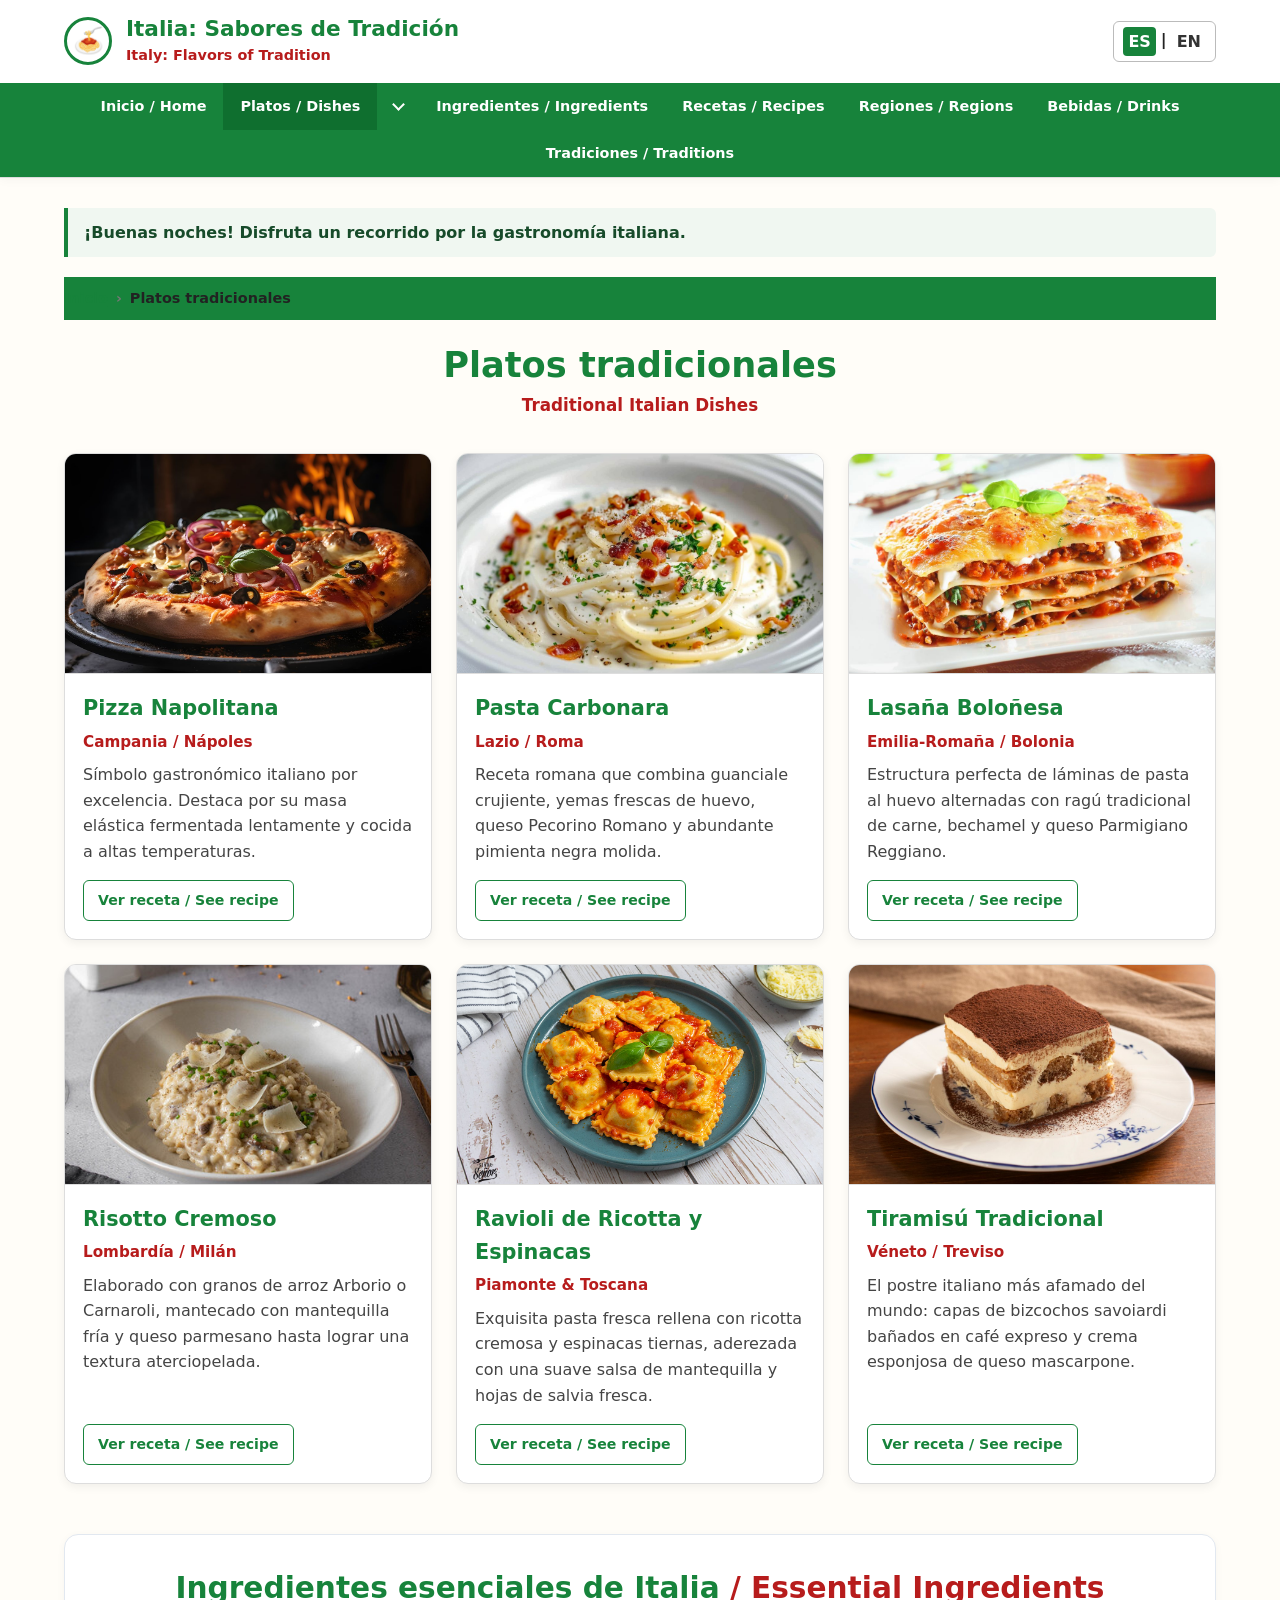
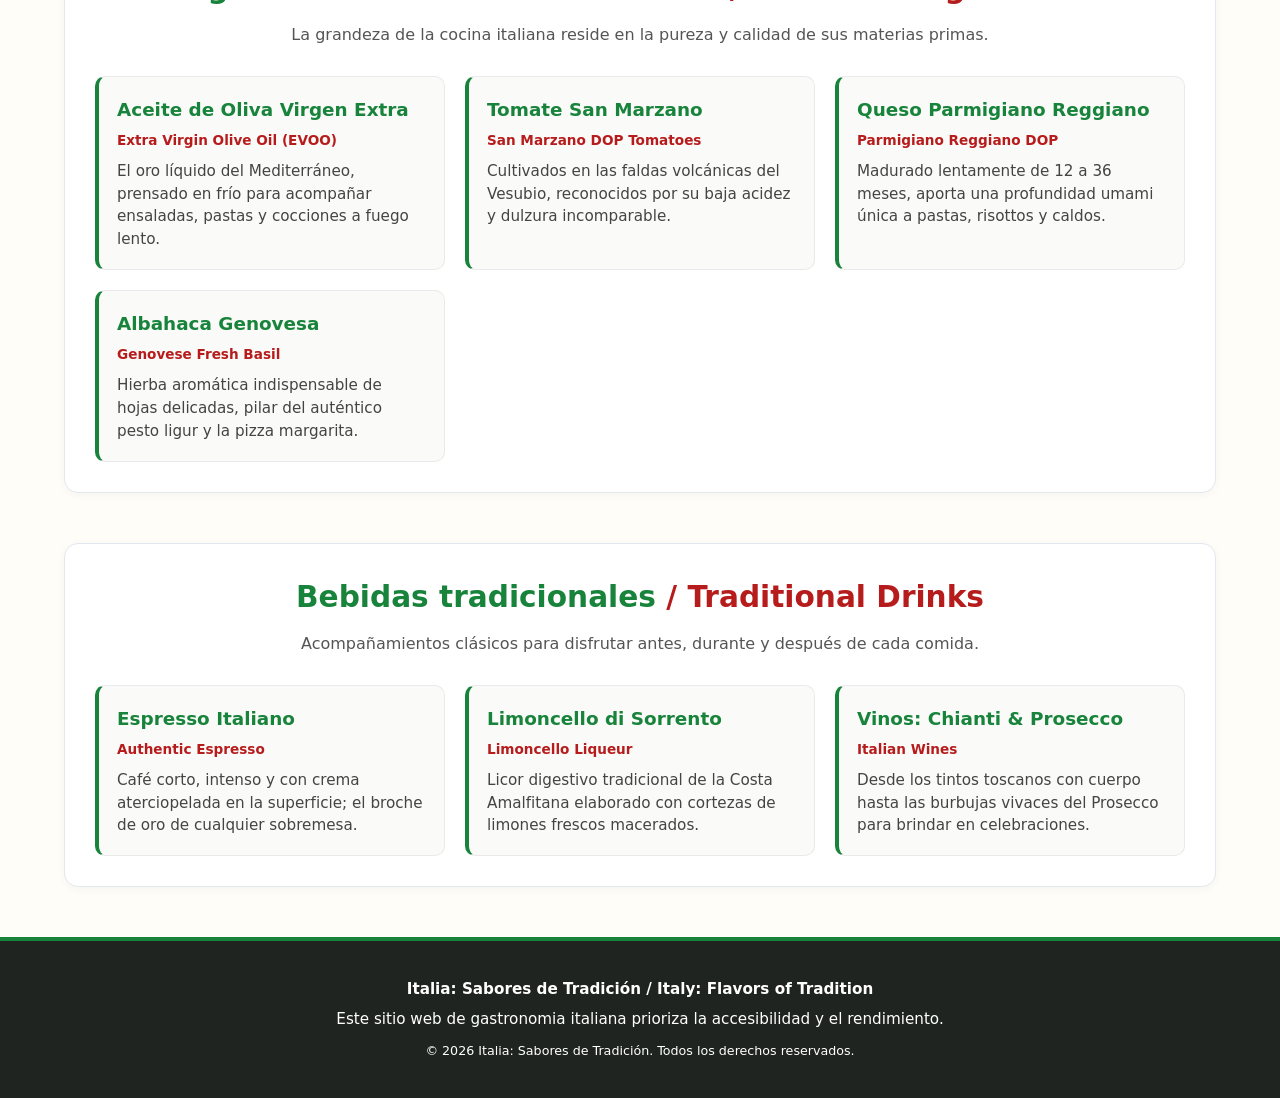
==== commit 1bce3c18: "Cambios" ====
--- a/platos.html
+++ b/platos.html
@@ -4,84 +4,15 @@
     <meta charset="UTF-8">
     <meta name="viewport" content="width=device-width, initial-scale=1.0">
     <title>Platos Tradicionales Italianos | Italia: Sabores de Tradición</title>
-    <meta name="description" content="Guía de platos típicos de Italia: pizza napolitana, espaguetis a la carbonara, lasaña boloñesa, risotto cremoso, raviolis caseros y el clásico tiramisú.">
-    <meta name="keywords" content="platos italianos, comida tipica italia, pizza napolitana, pasta carbonara, lasaña boloñesa, risotto arborio, ravioli casero, tiramisu tradicional">
-    <meta name="author" content="Italia: Sabores de Tradición">
-    <meta name="robots" content="index, follow, max-snippet:-1, max-image-preview:large, max-video-preview:-1">
-
-    <!-- Canonical URL -->
-    <link rel="canonical" href="https://ronaldosierraviloria.github.io/italiasabores.github.io/platos.html">
-
-    <!-- Hreflang alternates -->
-    <link rel="alternate" hreflang="es" href="https://ronaldosierraviloria.github.io/italiasabores.github.io/platos.html">
-    <link rel="alternate" hreflang="en" href="https://ronaldosierraviloria.github.io/italiasabores.github.io/platos.html?lang=en">
-    <link rel="alternate" hreflang="x-default" href="https://ronaldosierraviloria.github.io/italiasabores.github.io/platos.html">
-
-    <!-- Open Graph / Facebook -->
-    <meta property="og:type" content="article">
-    <meta property="og:url" content="https://ronaldosierraviloria.github.io/italiasabores.github.io/platos.html">
-    <meta property="og:site_name" content="Italia: Sabores de Tradición">
-    <meta property="og:title" content="Platos Tradicionales Italianos | Italia: Sabores de Tradición">
-    <meta property="og:description" content="Conoce los platos más representativos de la gastronomía italiana: historias, ingredientes y secretos de preparación.">
-    <meta property="og:image" content="https://ronaldosierraviloria.github.io/italiasabores.github.io/images/foto-pizza.jpg">
-    <meta property="og:image:alt" content="Pizza napolitana tradicional italiana">
-    <meta property="og:locale" content="es_ES">
-    <meta property="og:locale:alternate" content="en_US">
-
-    <!-- Twitter Cards -->
-    <meta name="twitter:card" content="summary_large_image">
-    <meta name="twitter:title" content="Platos Tradicionales Italianos | Sabores de Tradición">
-    <meta name="twitter:description" content="Guía completa de platos típicos de Italia: pizza, carbonara, lasaña, risotto y tiramisú.">
-    <meta name="twitter:image" content="https://ronaldosierraviloria.github.io/italiasabores.github.io/images/foto-pizza.jpg">
-    <meta name="twitter:image:alt" content="Platos tradicionales de Italia">
 
     <!-- Theme & Icons -->
     <meta name="theme-color" content="#17833b">
     <link rel="icon" type="image/svg+xml" href="favicon.svg">
     <link rel="apple-touch-icon" href="favicon.svg">
-    <link rel="manifest" href="site.webmanifest">
 
     <!-- Stylesheets -->
     <link rel="stylesheet" href="CSS/estilos.css">
     <script src="js/site.js" defer></script>
-
-    <!-- Structured Data (JSON-LD) -->
-    <script type="application/ld+json">
-    {
-      "@context": "https://schema.org",
-      "@graph": [
-        {
-          "@type": "BreadcrumbList",
-          "itemListElement": [
-            {
-              "@type": "ListItem",
-              "position": 1,
-              "name": "Inicio",
-              "item": "https://ronaldosierraviloria.github.io/italiasabores.github.io/"
-            },
-            {
-              "@type": "ListItem",
-              "position": 2,
-              "name": "Platos tradicionales",
-              "item": "https://ronaldosierraviloria.github.io/italiasabores.github.io/platos.html"
-            }
-          ]
-        },
-        {
-          "@type": "CollectionPage",
-          "@id": "https://ronaldosierraviloria.github.io/italiasabores.github.io/platos.html#collection",
-          "url": "https://ronaldosierraviloria.github.io/italiasabores.github.io/platos.html",
-          "name": "Platos Tradicionales de la Gastronomía Italiana",
-          "description": "Catálogo completo de platos icónicos de Italia con sus orígenes regionales e ingredientes esenciales.",
-          "isPartOf": {
-            "@type": "WebSite",
-            "name": "Italia: Sabores de Tradición",
-            "url": "https://ronaldosierraviloria.github.io/italiasabores.github.io/"
-          }
-        }
-      ]
-    }
-    </script>
 </head>
 <body>
 
@@ -105,7 +36,7 @@
         </div>
     </div>
     <nav aria-label="Navegación principal" id="mainNav">
-        <button class="nav-toggle" aria-expanded="false" aria-controls="nav-menu" aria-label="Abrir menú de navegación">☰</button>
+        <button class="nav-toggle" type="button" aria-expanded="false" aria-controls="nav-menu" aria-label="Abrir menú de navegación">☰</button>
         <ul class="nav-list" id="nav-menu">
             <li><a href="index.html">Inicio <span lang="en">/ Home</span></a></li>
             <li class="has-dropdown">
@@ -306,7 +237,7 @@
 
 <footer>
     <p><strong>Italia: Sabores de Tradición <span lang="en">/ Italy: Flavors of Tradition</span></strong></p>
-    <p>Sitio web educativo sobre la gastronomía italiana | Optimizado para accesibilidad, rendimiento y SEO internacional.</p>
+    <p>Este sitio web de gastronomia italiana prioriza la accesibilidad y el rendimiento.</p>
     <p><small>&copy; 2026 Italia: Sabores de Tradición. Todos los derechos reservados.</small></p>
 </footer>
 
--- a/CSS/estilos.css
+++ b/CSS/estilos.css
@@ -610,6 +610,46 @@
     line-height: 1.5;
 }
 
+.traditions-slider {
+    position: relative;
+}
+
+.traditions-slider .slider-track {
+    position: relative;
+}
+
+.traditions-slider .traditions-slide {
+    position: relative;
+    inset: auto;
+    display: grid;
+    grid-template-columns: repeat(3, minmax(0, 1fr));
+    gap: 20px;
+}
+
+.traditions-slider .traditions-slide[hidden] {
+    display: none;
+}
+
+.traditions-slider .info-item {
+    height: 100%;
+}
+
+.traditions-slider .slider-controls {
+    position: static;
+    justify-content: center;
+    margin-top: 20px;
+}
+
+.traditions-slider .slider-button {
+    border-color: #17833b;
+    background: #17833b;
+}
+
+.traditions-slider .slider-button:hover,
+.traditions-slider .slider-button:focus-visible {
+    background: #0f6f2f;
+}
+
 .regions {
     margin-top: 45px;
     padding: 30px;
